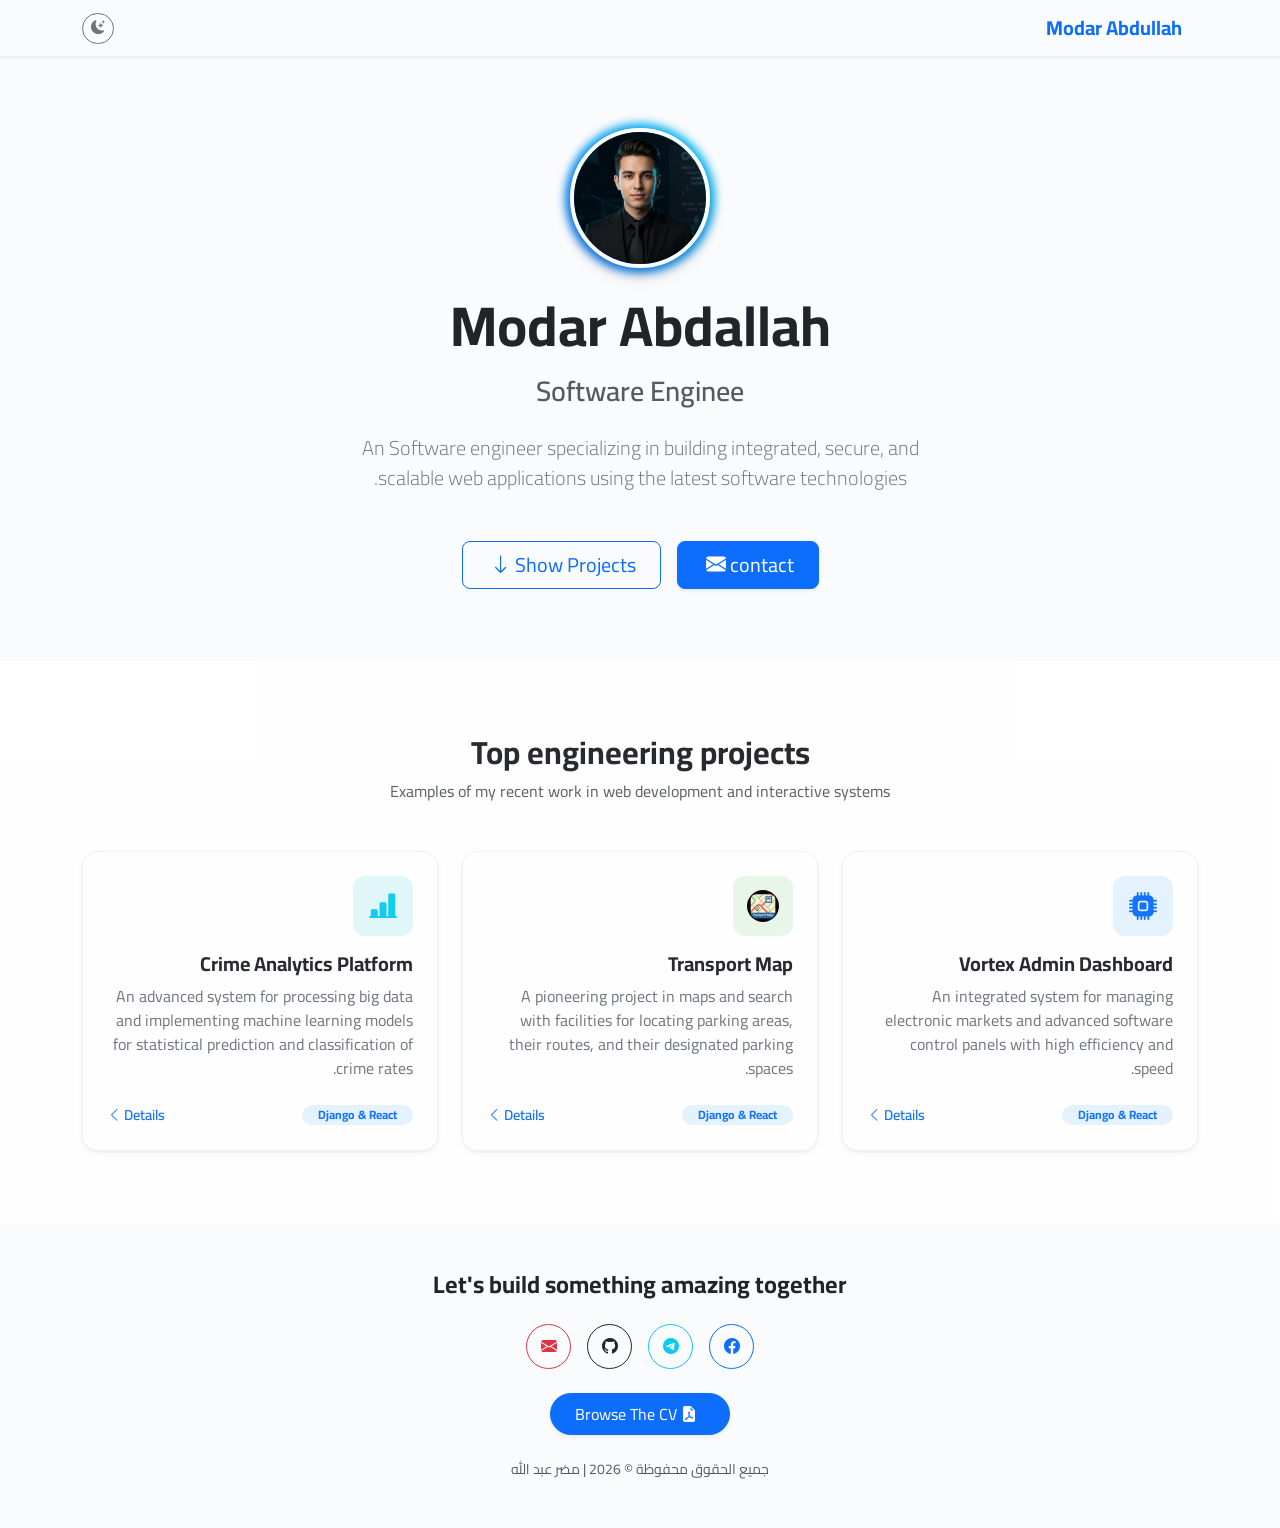
==== portfolio/index.html @ f8ec42f3 "commit-1" ====
<!DOCTYPE html>
<html lang="ar" dir="rtl">
<head>
    <meta charset="UTF-8">
    <meta name="viewport" content="width=device-width, initial-scale=1.0">
    <title>Modar Abdullah Portfolio</title>
    <link href="https://cdn.jsdelivr.net/npm/bootstrap@5.3.0/dist/css/bootstrap.min.css" rel="stylesheet">
    <link href="https://cdn.jsdelivr.net/npm/bootstrap-icons@1.10.5/font/bootstrap-icons.css" rel="stylesheet">
    <link rel="preconnect" href="https://fonts.googleapis.com">
    <link rel="preconnect" href="https://fonts.gstatic.com" crossorigin>
    <link href="https://fonts.googleapis.com/css2?family=Cairo:wght@300;400;600;700&display=swap" rel="stylesheet">
    <link rel="stylesheet" href="style.css">
</head>
<body class="light-mode">
    <nav class="navbar navbar-expand-lg sticky-top shadow-sm transition-all">
        <div class="container">
            <a class="navbar-brand fw-bold text-primary" href="#">Modar Abdullah</a>
            <button id="theme-toggle" class="btn btn-outline-secondary btn-sm rounded-pill">
                <i class="bi bi-moon-stars-fill" id="theme-icon"></i>
            </button>
        </div>
    </nav>

    <header class="hero-section py-5 d-flex align-items-center">
        <div class="container text-center py-4">
            <div class="position-relative d-inline-block mb-4">
                <div class="profile-avatar-bg"></div>
                <img src="./images/myPicture.png" alt="Modar" class="rounded-circle profile-img shadow">
            </div>
            <h1 class="display-4 fw-bold mb-3">Modar Abdallah</h1>
            <h3 class="text-muted fw-semibold mb-4"><span class="typing-text"></span></h3>
            <p class="lead text-secondary max-w-600 mx-auto mb-5">
               An Software engineer specializing in building integrated, 
               secure, and scalable web applications using the latest software technologies.
            </p>
            <div class="d-flex justify-content-center gap-3">
                <a href="mailto:modarabdallah630@gmail.com" class="btn btn-primary btn-lg px-4 shadow-sm">contact <i class="bi bi-envelope-fill ms-1"></i></a>
                <a href="#projects" class="btn btn-outline-primary btn-lg px-4">Show Projects <i class="bi bi-arrow-down ms-1"></i></a>
            </div>
        </div>
    </header>

    <section id="projects" class="py-5 bg-light-accent">
        <div class="container py-4">
            <div class="text-center mb-5">
                <h2 class="fw-bold text-gradient mb-2">Top engineering projects</h2>
                <p class="text-muted">Examples of my recent work in web development and interactive systems</p>
            </div>
            <div class="row g-4">
                <div class="col-md-4">
                    <div class="card h-100 border-0 shadow-sm project-card">
                        <div class="card-body p-4 d-flex flex-column">
                            <div class="project-icon bg-primary-soft text-primary mb-3">
                                <i class="bi bi-cpu-fill fs-3"></i>
                            </div>
                            <h5 class="card-title fw-bold mb-2">Vortex Admin Dashboard</h5>
                            <p class="card-text text-secondary mb-4">An integrated system for managing electronic markets and advanced software control panels with high efficiency and speed.</p>
                            <div class="mt-auto d-flex justify-content-between align-items-center">
                                <span class="badge bg-primary-soft text-primary rounded-pill px-3">Django & React</span>
                                <a href="https://github.com/ModarAbdallah/Vortex" target="_blank" class="text-primary link-arrow">Details <i class="bi bi-chevron-left"></i></a>
                            </div>
                        </div>
                    </div>
                </div>
                    <div class="col-md-4">
                        <div class="card h-100 border-0 shadow-sm project-card">
                            <div class="card-body p-4 d-flex flex-column">
                                <div class="project-icon bg-success-soft text-success mb-3 d-flex align-items-center justify-content-center">
                                    <img src="./images/myIcon.jpg" class="rounded-circle" style="width: 32px; height: 32px; object-fit: cover;" alt="transport"/>
                                </div>
                                <h5 class="card-title fw-bold mb-2">Transport Map</h5>
                                <p class="card-text text-secondary mb-4">A pioneering project in maps and search with facilities for locating parking areas, their routes, and their designated parking spaces.</p>
                                <div class="mt-auto d-flex justify-content-between align-items-center">
                                    <span class="badge bg-primary-soft text-primary rounded-pill px-3">Django & React</span>
                                    <a href="https://github.com/ModarAbdallah/Transport_Map_Project" target="_blank" class="text-primary link-arrow">Details <i class="bi bi-chevron-left"></i></a>
                                </div>
                            </div>
                        </div>
                    </div>
                <div class="col-md-4">
                    <div class="card h-100 border-0 shadow-sm project-card">
                        <div class="card-body p-4 d-flex flex-column">
                            <div class="project-icon bg-info-soft text-info mb-3">
                                <i class="bi bi-bar-chart-line-fill fs-3"></i>
                            </div>
                            <h5 class="card-title fw-bold mb-2">Crime Analytics Platform</h5>
                            <p class="card-text text-secondary mb-4">An advanced system for processing big data and implementing
                                machine learning models for statistical prediction and classification of crime rates.</p>
                            <div class="mt-auto d-flex justify-content-between align-items-center">
                                <span class="badge bg-primary-soft text-primary rounded-pill px-3">Django & React</span>
                                <a href="https://github.com/ModarAbdallah/Transport_Map_Project" target="_blank" class="text-primary link-arrow">Details <i class="bi bi-chevron-left"></i></a>
                            </div>
                        </div>
                    </div>
                </div>
            </div>
        </div>
    </section>

    <footer id="contact" class="py-5 text-center">
        <div class="container">
            <h4 class="fw-bold mb-4">Let's build something amazing together</h4>
            
            <div class="d-flex justify-content-center gap-3 mb-4">
                <a href="https://www.facebook.com/ModarAbdallah" target="_blank" rel="noopener noreferrer" class="social-link btn btn-outline-primary rounded-circle" title="Facebook">
                    <i class="bi bi-facebook"></i>
                </a>
                
                <a href="https://t.me/@M_O_D_A_R30" target="_blank" rel="noopener noreferrer" class="social-link btn btn-outline-info rounded-circle" title="Telegram">
                    <i class="bi bi-telegram"></i>
                </a>
                
                <a href="https://github.com/ModarAbdallah" target="_blank" rel="noopener noreferrer" class="social-link btn btn-outline-dark rounded-circle" title="GitHub">
                    <i class="bi bi-github"></i>
                </a>
                
                <a href="mailto:modarabdallah630@gmail.com" class="social-link btn btn-outline-danger rounded-circle" title="Email">
                    <i class="bi bi-envelope-fill"></i>
                </a>
            </div>

            <div class="mb-4">
                <a href="./files/MyCV.pdf" target="_blank" class="btn btn-primary px-4 py-2 rounded-pill shadow-sm">
                    <i class="bi bi-file-earmark-pdf-fill me-2"></i> Browse The CV
                </a>
            </div>
            
            <p class="text-muted small mb-0">جميع الحقوق محفوظة &copy; 2026 | مضر عبد الله</p>
        </div>
    </footer>

    <script src="https://cdn.jsdelivr.net/npm/bootstrap@5.3.0/dist/js/bootstrap.bundle.min.js"></script>
    <script src="script.js"></script>
</body>
</html>
---- portfolio/style.css ----
:root {
    --bg-color: #fafbfc;
    --text-color: #212529;
    --card-bg: #ffffff;
    --navbar-bg: rgba(250, 251, 252, 0.85);
    --primary-soft: #e3f2fd;
    --success-soft: #e8f5e9;
    --info-soft: #e0f7fa;
}

.dark-mode {
    --bg-color: #121214;
    --text-color: #f8f9fa;
    --card-bg: #1e1e24;
    --navbar-bg: rgba(18, 18, 20, 0.85);
    --primary-soft: #1a237e;
    --success-soft: #1b5e20;
    --info-soft: #006064;
}

body {
    font-family: 'Cairo', sans-serif;
    background-color: var(--bg-color);
    color: var(--text-color);
    transition: background-color 0.3s ease, color 0.3s ease;
}

.navbar {
    background-color: var(--navbar-bg);
    backdrop-filter: blur(10px);
}

.bg-light-accent {
    background-color: var(--card-bg);
    opacity: 0.97;
}

.max-w-600 {
    max-width: 600px;
}

.profile-img {
    width: 140px;
    height: 140px;
    object-fit: cover;
    z-index: 2;
    position: relative;
    border: 4px solid var(--card-bg);
}

.profile-avatar-bg {
    position: absolute;
    top: -5px;
    left: 50%;
    transform: translateX(-50%);
    width: 150px;
    height: 150px;
    background: linear-gradient(45deg, #0d6efd, #0dcaf0);
    border-radius: 50%;
    z-index: 1;
    filter: blur(4px);
}

.project-card {
    background-color: var(--card-bg);
    border: 1px solid rgba(0,0,0,0.05) !important;
    border-radius: 16px;
    transition: transform 0.3s ease, box-shadow 0.3s ease;
}

.dark-mode .project-card {
    border: 1px solid rgba(255,255,255,0.05) !important;
}

.project-card:hover {
    transform: translateY(-8px);
    box-shadow: 0 15px 30px rgba(0, 0, 0, 0.08) !important;
}

.project-icon {
    width: 60px;
    height: 60px;
    border-radius: 12px;
    display: flex;
    align-items: center;
    justify-content: center;
}

.bg-primary-soft { background-color: var(--primary-soft); }
.bg-success-soft { background-color: var(--success-soft); }
.bg-info-soft { background-color: var(--info-soft); }

.social-link {
    width: 45px;
    height: 45px;
    display: inline-flex;
    align-items: center;
    justify-content: center;
    transition: all 0.2s;
}

.social-link:hover {
    transform: scale(1.1);
}

.link-arrow {
    text-decoration: none;
    font-weight: 600;
    font-size: 0.9rem;
}
.link-arrow i {
    transition: transform 0.2s;
    display: inline-block;
}
.link-arrow:hover i {
    transform: translateX(-4px);
}
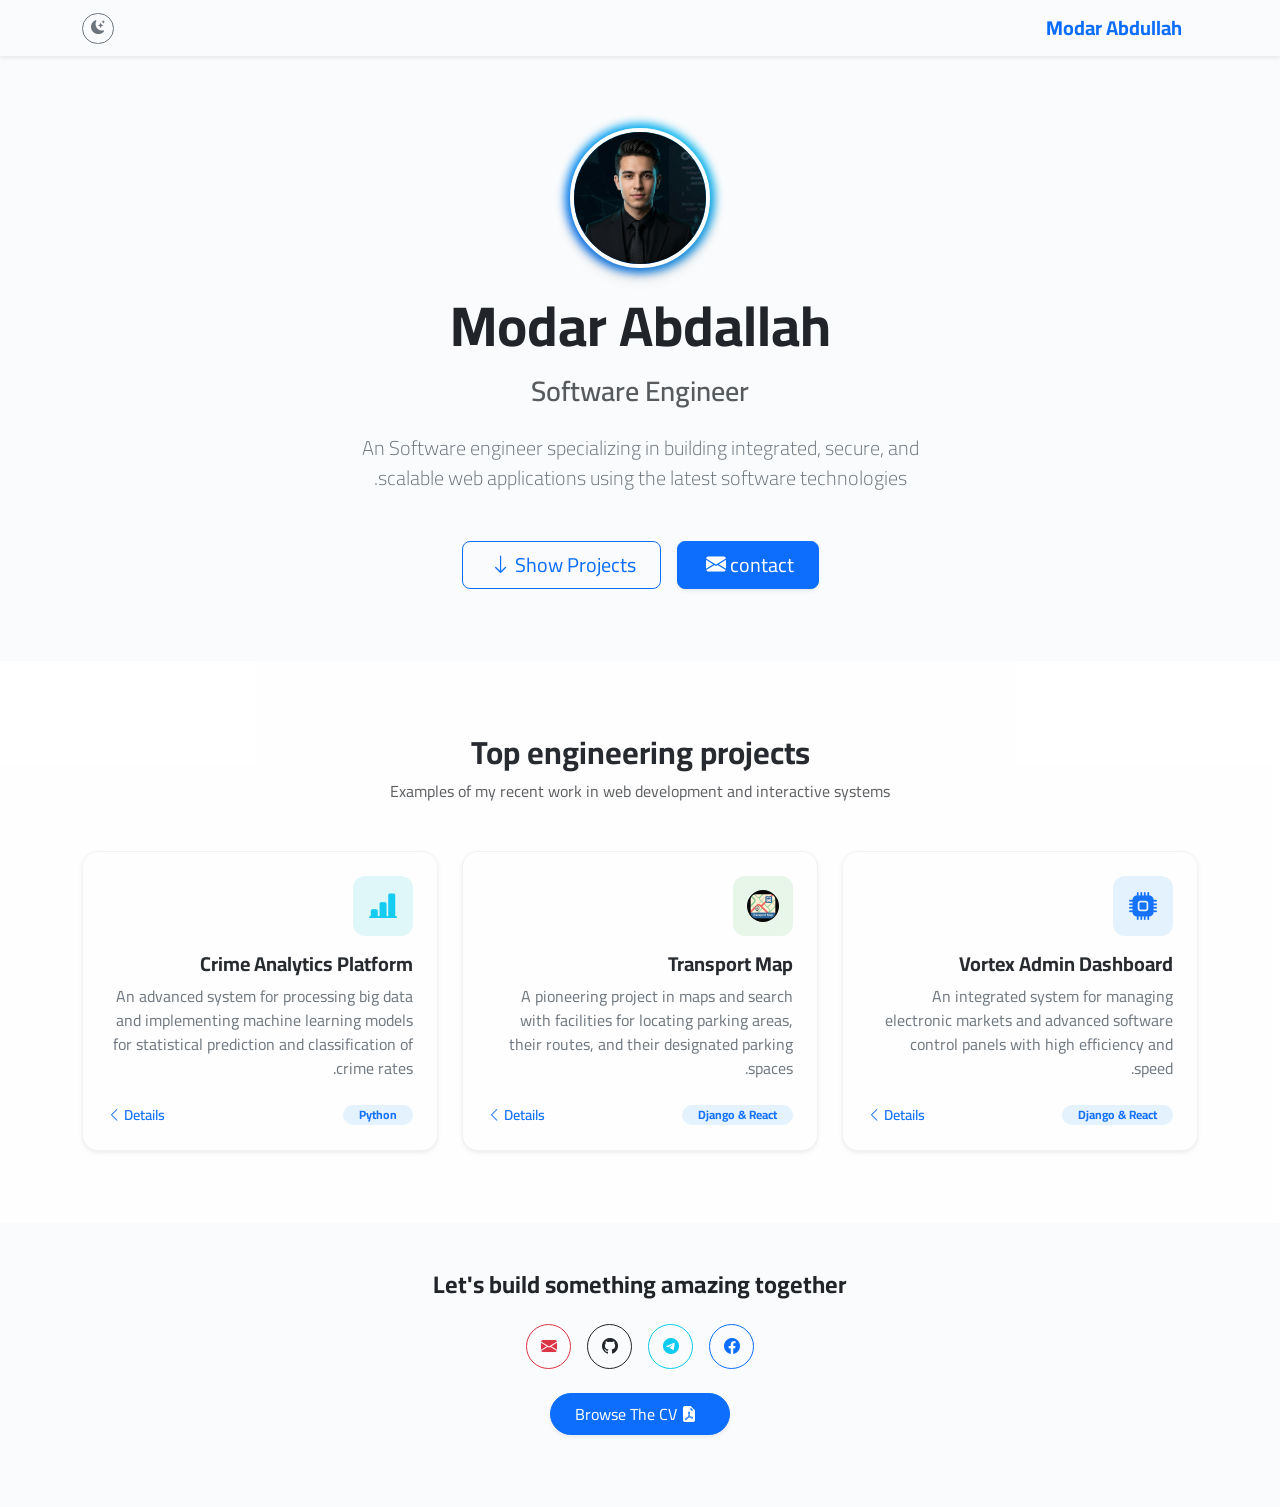
==== commit b1b5179d: "commit-3" ====
--- a/portfolio/index.html
+++ b/portfolio/index.html
@@ -87,8 +87,8 @@
                             <p class="card-text text-secondary mb-4">An advanced system for processing big data and implementing
                                 machine learning models for statistical prediction and classification of crime rates.</p>
                             <div class="mt-auto d-flex justify-content-between align-items-center">
-                                <span class="badge bg-primary-soft text-primary rounded-pill px-3">Django & React</span>
-                                <a href="https://github.com/ModarAbdallah/Transport_Map_Project" target="_blank" class="text-primary link-arrow">Details <i class="bi bi-chevron-left"></i></a>
+                                <span class="badge bg-primary-soft text-primary rounded-pill px-3">Python</span>
+                                <a href="https://github.com/ModarAbdallah/DataMining" target="_blank" class="text-primary link-arrow">Details <i class="bi bi-chevron-left"></i></a>
                             </div>
                         </div>
                     </div>
@@ -125,7 +125,6 @@
                 </a>
             </div>
             
-            <p class="text-muted small mb-0">جميع الحقوق محفوظة &copy; 2026 | مضر عبد الله</p>
         </div>
     </footer>
 
